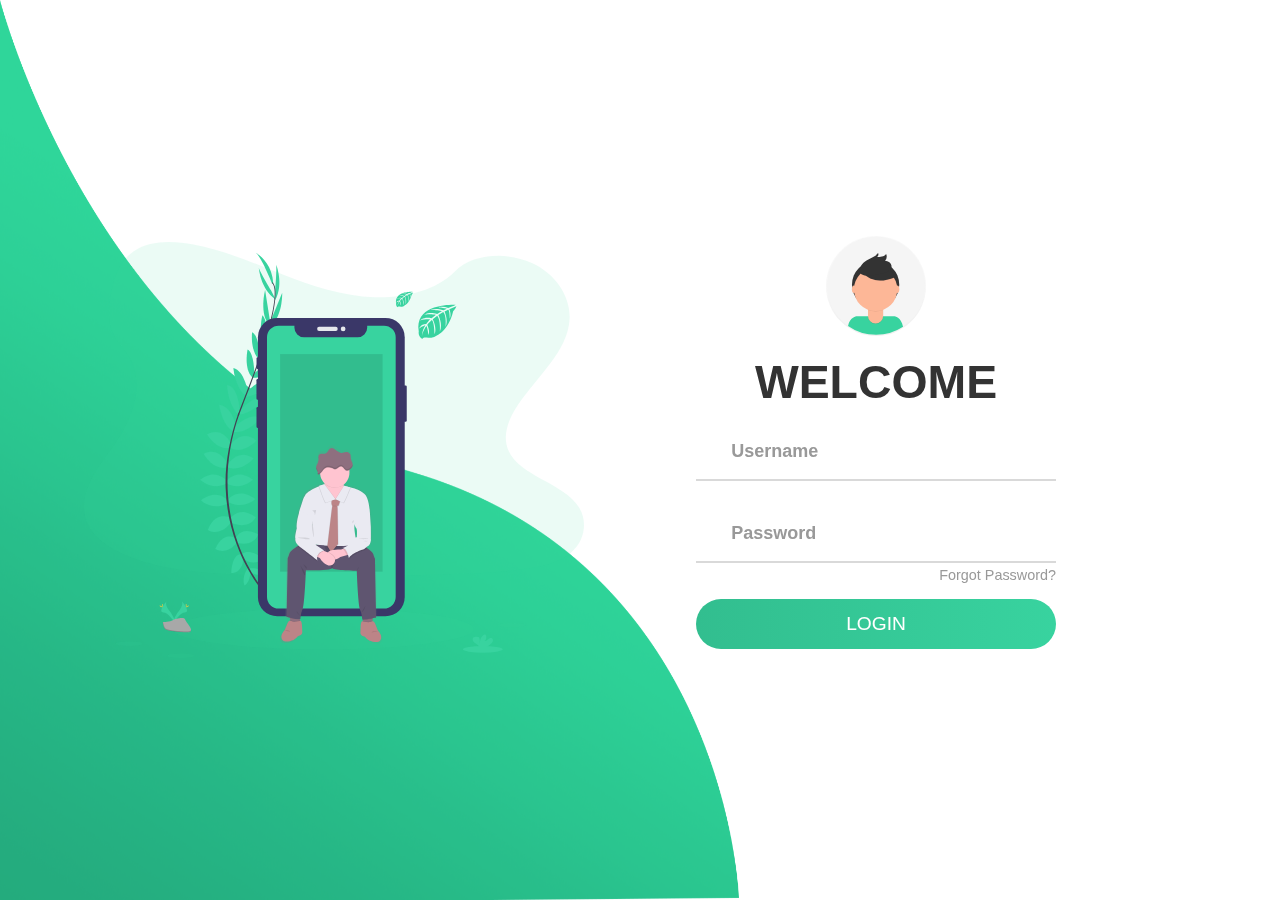
==== index.html @ 51c47986 "Se crea el diseño del login" ====
<!DOCTYPE html>
<html lang="en">

<head>
    <meta charset="UTF-8">
    <meta name="viewport" content="width=device-width, initial-scale=1.0">
    <link rel="stylesheet" href="./assets/styles/style.css">
    <title>Login</title>
</head>

<body>
    <img class="wave" src="assets/resources/wave.png">
    <div class="container">
        <div class="img">
            <img src="assets/resources/bg.svg">
        </div>
        <div class="login-content">
            <form action="index.html">
                <img src="assets/resources/avatar.svg">
                <h2 class="title">Welcome</h2>
                <div class="input-div one">
                    <div class="i">
                        <i class="fas fa-user"></i>
                    </div>
                    <div class="div">
                        <h5>Username</h5>
                        <input type="text" class="input">
                    </div>
                </div>
                <div class="input-div pass">
                    <div class="i">
                        <i class="fas fa-lock"></i>
                    </div>
                    <div class="div">
                        <h5>Password</h5>
                        <input type="password" class="input">
                    </div>
                </div>
                <a href="#">Forgot Password?</a>
                <input type="submit" class="btn" value="Login">
            </form>
        </div>
    </div>
    <script type="text/javascript" src="js/main.js"></script>
</body>

</html>
---- assets/styles/style.css ----
*{
	padding: 0;
	margin: 0;
	box-sizing: border-box;
}

body{
    font-family: 'Poppins', sans-serif;
    overflow: hidden;
}

.wave{
	position: fixed;
	bottom: 0;
	left: 0;
	height: 100%;
	z-index: -1;
}

.container{
    width: 100vw;
    height: 100vh;
    display: grid;
    grid-template-columns: repeat(2, 1fr);
    grid-gap :7rem;
    padding: 0 2rem;
}

.img{
	display: flex;
	justify-content: flex-end;
	align-items: center;
}

.login-content{
	display: flex;
	justify-content: flex-start;
	align-items: center;
	text-align: center;
}

.img img{
	width: 500px;
}

form{
	width: 360px;
}

.login-content img{
    height: 100px;
}

.login-content h2{
	margin: 15px 0;
	color: #333;
	text-transform: uppercase;
	font-size: 2.9rem;
}

.login-content .input-div{
	position: relative;
    display: grid;
    grid-template-columns: 7% 93%;
    margin: 25px 0;
    padding: 5px 0;
    border-bottom: 2px solid #d9d9d9;
}

.login-content .input-div.one{
	margin-top: 0;
}

.i{
	color: #d9d9d9;
	display: flex;
	justify-content: center;
	align-items: center;
}

.i i{
	transition: .3s;
}

.input-div > div{
    position: relative;
	height: 45px;
}

.input-div > div > h5{
	position: absolute;
	left: 10px;
	top: 50%;
	transform: translateY(-50%);
	color: #999;
	font-size: 18px;
	transition: .3s;
}

.input-div:before, .input-div:after{
	content: '';
	position: absolute;
	bottom: -2px;
	width: 0%;
	height: 2px;
	background-color: #38d39f;
	transition: .4s;
}

.input-div:before{
	right: 50%;
}

.input-div:after{
	left: 50%;
}

.input-div.focus:before, .input-div.focus:after{
	width: 50%;
}

.input-div.focus > div > h5{
	top: -5px;
	font-size: 15px;
}

.input-div.focus > .i > i{
	color: #38d39f;
}

.input-div > div > input{
	position: absolute;
	left: 0;
	top: 0;
	width: 100%;
	height: 100%;
	border: none;
	outline: none;
	background: none;
	padding: 0.5rem 0.7rem;
	font-size: 1.2rem;
	color: #555;
	font-family: 'poppins', sans-serif;
}

.input-div.pass{
	margin-bottom: 4px;
}

a{
	display: block;
	text-align: right;
	text-decoration: none;
	color: #999;
	font-size: 0.9rem;
	transition: .3s;
}

a:hover{
	color: #38d39f;
}

.btn{
	display: block;
	width: 100%;
	height: 50px;
	border-radius: 25px;
	outline: none;
	border: none;
	background-image: linear-gradient(to right, #32be8f, #38d39f, #32be8f);
	background-size: 200%;
	font-size: 1.2rem;
	color: #fff;
	font-family: 'Poppins', sans-serif;
	text-transform: uppercase;
	margin: 1rem 0;
	cursor: pointer;
	transition: .5s;
}
.btn:hover{
	background-position: right;
}


@media screen and (max-width: 1050px){
	.container{
		grid-gap: 5rem;
	}
}

@media screen and (max-width: 1000px){
	form{
		width: 290px;
	}

	.login-content h2{
        font-size: 2.4rem;
        margin: 8px 0;
	}

	.img img{
		width: 400px;
	}
}

@media screen and (max-width: 900px){
	.container{
		grid-template-columns: 1fr;
	}

	.img{
		display: none;
	}

	.wave{
		display: none;
	}

	.login-content{
		justify-content: center;
	}
}
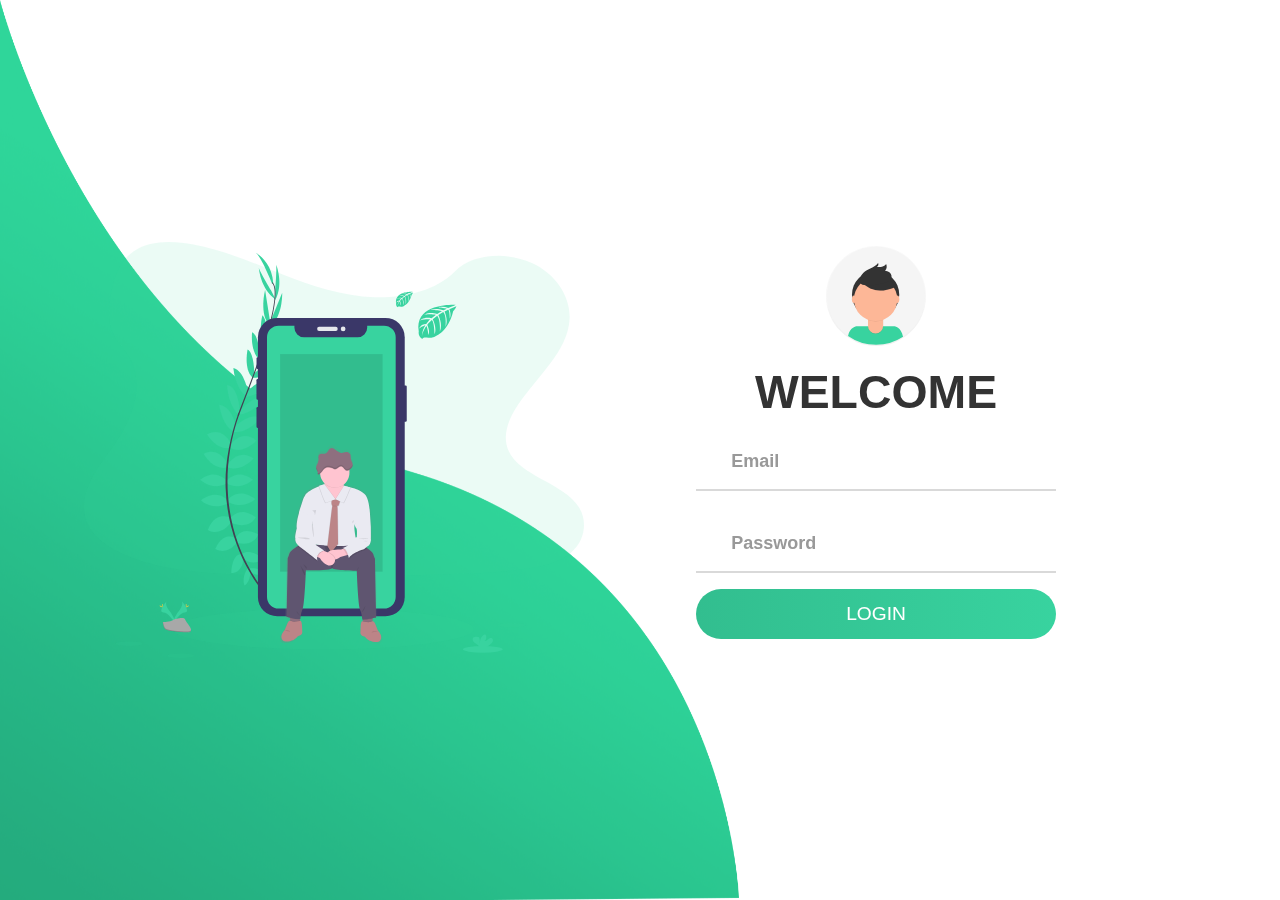
==== commit bd9fcaaf: "Se agrego js al diseño del login" ====
--- a/index.html
+++ b/index.html
@@ -23,7 +23,7 @@
                         <i class="fas fa-user"></i>
                     </div>
                     <div class="div">
-                        <h5>Username</h5>
+                        <h5>Email</h5>
                         <input type="text" class="input">
                     </div>
                 </div>
@@ -36,12 +36,11 @@
                         <input type="password" class="input">
                     </div>
                 </div>
-                <a href="#">Forgot Password?</a>
                 <input type="submit" class="btn" value="Login">
             </form>
         </div>
     </div>
-    <script type="text/javascript" src="js/main.js"></script>
+    <script type="text/javascript" src="assets/scripts/main.js"></script>
 </body>
 
 </html>--- a/assets/styles/style.css
+++ b/assets/styles/style.css
@@ -1,65 +1,65 @@
-*{
-	padding: 0;
-	margin: 0;
-	box-sizing: border-box;
-}
-
-body{
+* {
+    padding: 0;
+    margin: 0;
+    box-sizing: border-box;
+}
+
+body {
     font-family: 'Poppins', sans-serif;
     overflow: hidden;
 }
 
-.wave{
-	position: fixed;
-	bottom: 0;
-	left: 0;
-	height: 100%;
-	z-index: -1;
-}
-
-.container{
+.wave {
+    position: fixed;
+    bottom: 0;
+    left: 0;
+    height: 100%;
+    z-index: -1;
+}
+
+.container {
     width: 100vw;
     height: 100vh;
     display: grid;
     grid-template-columns: repeat(2, 1fr);
-    grid-gap :7rem;
+    grid-gap: 7rem;
     padding: 0 2rem;
 }
 
-.img{
-	display: flex;
-	justify-content: flex-end;
-	align-items: center;
-}
-
-.login-content{
-	display: flex;
-	justify-content: flex-start;
-	align-items: center;
-	text-align: center;
-}
-
-.img img{
-	width: 500px;
-}
-
-form{
-	width: 360px;
-}
-
-.login-content img{
+.img {
+    display: flex;
+    justify-content: flex-end;
+    align-items: center;
+}
+
+.login-content {
+    display: flex;
+    justify-content: flex-start;
+    align-items: center;
+    text-align: center;
+}
+
+.img img {
+    width: 500px;
+}
+
+form {
+    width: 360px;
+}
+
+.login-content img {
     height: 100px;
 }
 
-.login-content h2{
-	margin: 15px 0;
-	color: #333;
-	text-transform: uppercase;
-	font-size: 2.9rem;
-}
-
-.login-content .input-div{
-	position: relative;
+.login-content h2 {
+    margin: 15px 0;
+    color: #333;
+    text-transform: uppercase;
+    font-size: 2.9rem;
+}
+
+.login-content .input-div {
+    position: relative;
     display: grid;
     grid-template-columns: 7% 93%;
     margin: 25px 0;
@@ -67,156 +67,147 @@
     border-bottom: 2px solid #d9d9d9;
 }
 
-.login-content .input-div.one{
-	margin-top: 0;
-}
-
-.i{
-	color: #d9d9d9;
-	display: flex;
-	justify-content: center;
-	align-items: center;
-}
-
-.i i{
-	transition: .3s;
-}
-
-.input-div > div{
+.login-content .input-div.one {
+    margin-top: 0;
+}
+
+.i {
+    color: #d9d9d9;
+    display: flex;
+    justify-content: center;
+    align-items: center;
+}
+
+.i i {
+    transition: .3s;
+}
+
+.input-div>div {
     position: relative;
-	height: 45px;
-}
-
-.input-div > div > h5{
-	position: absolute;
-	left: 10px;
-	top: 50%;
-	transform: translateY(-50%);
-	color: #999;
-	font-size: 18px;
-	transition: .3s;
-}
-
-.input-div:before, .input-div:after{
-	content: '';
-	position: absolute;
-	bottom: -2px;
-	width: 0%;
-	height: 2px;
-	background-color: #38d39f;
-	transition: .4s;
-}
-
-.input-div:before{
-	right: 50%;
-}
-
-.input-div:after{
-	left: 50%;
-}
-
-.input-div.focus:before, .input-div.focus:after{
-	width: 50%;
-}
-
-.input-div.focus > div > h5{
-	top: -5px;
-	font-size: 15px;
-}
-
-.input-div.focus > .i > i{
-	color: #38d39f;
-}
-
-.input-div > div > input{
-	position: absolute;
-	left: 0;
-	top: 0;
-	width: 100%;
-	height: 100%;
-	border: none;
-	outline: none;
-	background: none;
-	padding: 0.5rem 0.7rem;
-	font-size: 1.2rem;
-	color: #555;
-	font-family: 'poppins', sans-serif;
-}
-
-.input-div.pass{
-	margin-bottom: 4px;
-}
-
-a{
-	display: block;
-	text-align: right;
-	text-decoration: none;
-	color: #999;
-	font-size: 0.9rem;
-	transition: .3s;
-}
-
-a:hover{
-	color: #38d39f;
-}
-
-.btn{
-	display: block;
-	width: 100%;
-	height: 50px;
-	border-radius: 25px;
-	outline: none;
-	border: none;
-	background-image: linear-gradient(to right, #32be8f, #38d39f, #32be8f);
-	background-size: 200%;
-	font-size: 1.2rem;
-	color: #fff;
-	font-family: 'Poppins', sans-serif;
-	text-transform: uppercase;
-	margin: 1rem 0;
-	cursor: pointer;
-	transition: .5s;
-}
-.btn:hover{
-	background-position: right;
-}
-
-
-@media screen and (max-width: 1050px){
-	.container{
-		grid-gap: 5rem;
-	}
-}
-
-@media screen and (max-width: 1000px){
-	form{
-		width: 290px;
-	}
-
-	.login-content h2{
+    height: 45px;
+}
+
+.input-div>div>h5 {
+    position: absolute;
+    left: 10px;
+    top: 50%;
+    transform: translateY(-50%);
+    color: #999;
+    font-size: 18px;
+    transition: .3s;
+}
+
+.input-div:before,
+.input-div:after {
+    content: '';
+    position: absolute;
+    bottom: -2px;
+    width: 0%;
+    height: 2px;
+    background-color: #38d39f;
+    transition: .4s;
+}
+
+.input-div:before {
+    right: 50%;
+}
+
+.input-div:after {
+    left: 50%;
+}
+
+.input-div.focus:before,
+.input-div.focus:after {
+    width: 50%;
+}
+
+.input-div.focus>div>h5 {
+    top: -5px;
+    font-size: 15px;
+}
+
+.input-div.focus>.i>i {
+    color: #38d39f;
+}
+
+.input-div>div>input {
+    position: absolute;
+    left: 0;
+    top: 0;
+    width: 100%;
+    height: 100%;
+    border: none;
+    outline: none;
+    background: none;
+    padding: 0.5rem 0.7rem;
+    font-size: 1.2rem;
+    color: #555;
+    font-family: 'poppins', sans-serif;
+}
+
+.input-div.pass {
+    margin-bottom: 4px;
+}
+
+
+.btn {
+    display: block;
+    width: 100%;
+    height: 50px;
+    border-radius: 25px;
+    outline: none;
+    border: none;
+    background-image: linear-gradient(to right, #32be8f, #38d39f, #32be8f);
+    background-size: 200%;
+    font-size: 1.2rem;
+    color: #fff;
+    font-family: 'Poppins', sans-serif;
+    text-transform: uppercase;
+    margin: 1rem 0;
+    cursor: pointer;
+    transition: .5s;
+}
+
+.btn:hover {
+    background-position: right;
+}
+
+
+@media screen and (max-width: 1050px) {
+    .container {
+        grid-gap: 5rem;
+    }
+}
+
+@media screen and (max-width: 1000px) {
+    form {
+        width: 290px;
+    }
+
+    .login-content h2 {
         font-size: 2.4rem;
         margin: 8px 0;
-	}
-
-	.img img{
-		width: 400px;
-	}
-}
-
-@media screen and (max-width: 900px){
-	.container{
-		grid-template-columns: 1fr;
-	}
-
-	.img{
-		display: none;
-	}
-
-	.wave{
-		display: none;
-	}
-
-	.login-content{
-		justify-content: center;
-	}
+    }
+
+    .img img {
+        width: 400px;
+    }
+}
+
+@media screen and (max-width: 900px) {
+    .container {
+        grid-template-columns: 1fr;
+    }
+
+    .img {
+        display: none;
+    }
+
+    .wave {
+        display: none;
+    }
+
+    .login-content {
+        justify-content: center;
+    }
 }